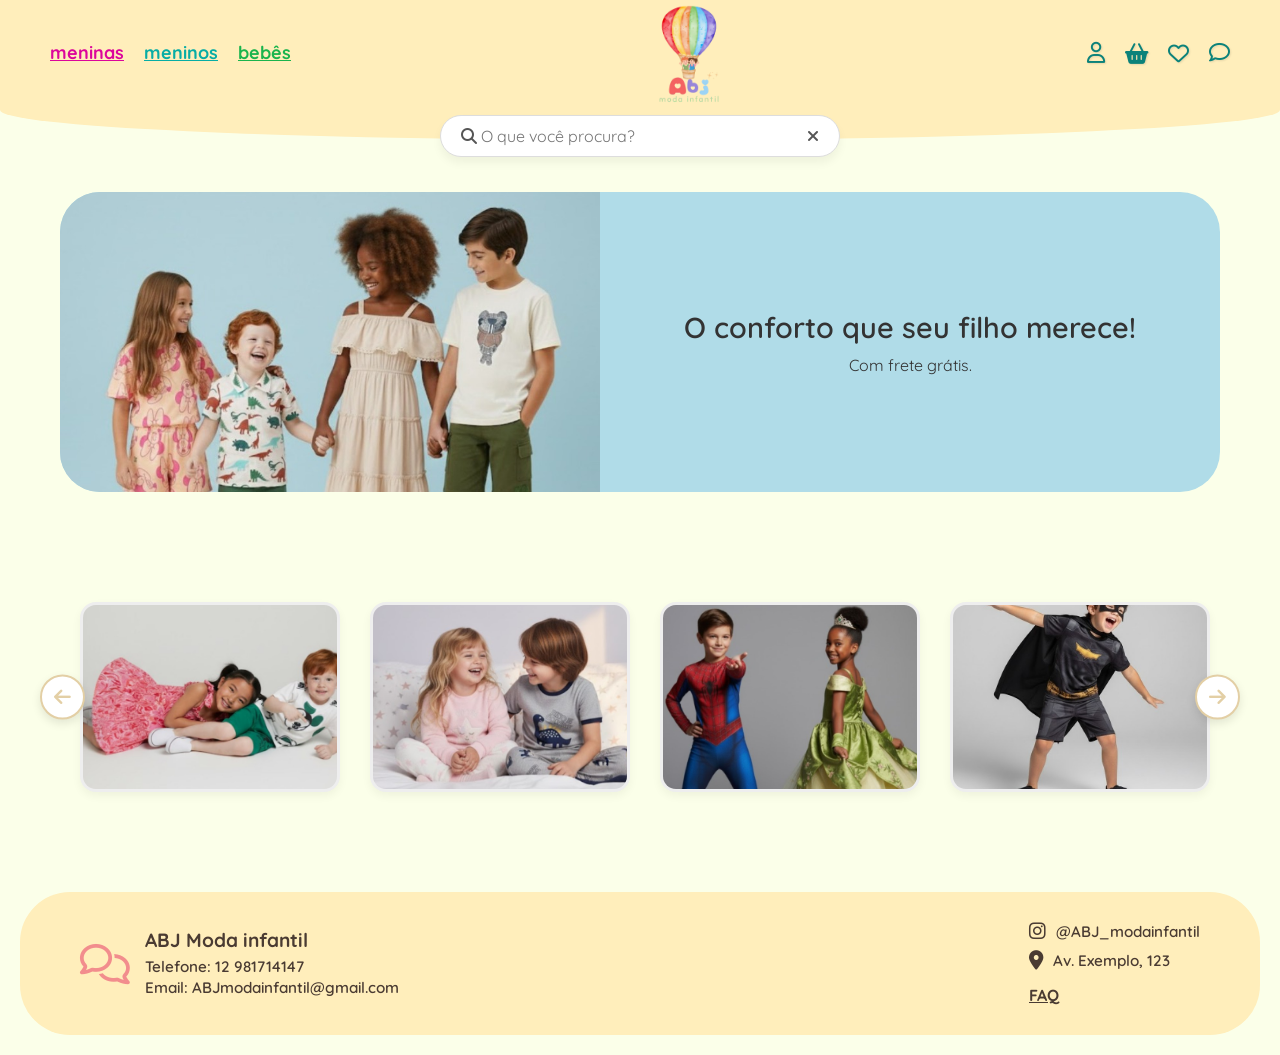
==== index.html @ e8958859 "atualizações" ====
<!DOCTYPE html>
<html lang="pt-br">
<head>
    <meta charset="UTF-8">
    <meta name="viewport" content="width=device-width, initial-scale=1.0">
    <title>ABJ - Moda Infantil</title>    
    <link rel="stylesheet" href="https://cdnjs.cloudflare.com/ajax/libs/font-awesome/6.4.0/css/all.min.css">
    <link href="https://fonts.googleapis.com/css2?family=Quicksand:wght@400;600;700&display=swap" rel="stylesheet">
    <link rel="stylesheet" href="style.css">
</head>

<body>

    <header>
            <div class="nav-container">
            <nav class="menu-links" >
               <a href="#" class="menu-links-meninas" >meninas</a>
               <a href="#" class="menu-links-meninos" >meninos</a>
               <a href="#" class="menu-links-bebes" >bebês</a>
                
            </nav>

            <a href="index.html" class="logo">
                <img src="img/logoabj.webp" alt="Balão Logo">
            </a>

            <div class="user-actions">
                <a href="login.html" title="Entrar ou Cadastrar"><i class="fa-regular fa-user"></i></a>
                <div onclick="toggleCart()">
                    <i class="fa-solid fa-basket-shopping"></i>
                    <span id="cart-count" class="cart-badge">0</span>
            </div>

                <div onclick="toggleFavoritos()" title="Meus Favoritos">
                    <i class="fa-regular fa-heart"></i>
                </div>

                <a href="#contato" title="Chat">
                    <i class="fa-regular fa-comment"></i>
                </a>
            </div>
        </div>
    </header>

    <div class="search-container">
        <form class="search-box" id="searchForm">
            <i class="fa-solid fa-magnifying-glass" onclick="executarBusca()"></i>
            <input type="text" id="searchInput" placeholder="O que você procura?">
            <i class="fa-solid fa-xmark" onclick="limparBusca()"></i>
        </form>
    </div>

    <main>
        <section class="hero-banner">
            <div class="hero-image"><img src="img/quatrokids.webp" alt="Crianças felizes"></div>
            <div class="hero-text">
                <h2>O conforto que seu filho merece!</h2>
                <p>Com frete grátis.</p>
            </div>
        </section>

        <section class="carousel-section">
            <button class="nav-arrow prev" onclick="moverCarrossel(-1)"><i class="fa-solid fa-arrow-left"></i></button>
            <div class="carousel-track" id="track">
                <div class="card"><img src="img/duaskids.webp" alt="Destaque"></div>
                <div class="card"><img src="img/pij-duaskids.webp" alt="Pijamas"></div>
                <div class="card"><img src="img/fant_duaskid.webp" alt="Fantasias"></div>
                <div class="card"><img src="img/fant_batman.webp" alt="Acessórios"></div>
                <div class="card"><img src="img/fant_wood.webp" alt="Kids"></div>
            </div>
            <button class="nav-arrow next" onclick="moverCarrossel(1)"><i class="fa-solid fa-arrow-right"></i></button>
        </section>

       
    </main>

    <footer id="contato" class="footer-custom">
        <div class="footer-container-custom">
            <div class="footer-section">
                <div class="footer-brand">
                    <i class="fa-regular fa-comments chat-icon"></i>
                    <div class="brand-info">
                        <h3>ABJ Moda infantil</h3>
                        <p>Telefone: 12 981714147</p>
                        <p>Email: ABJmodainfantil@gmail.com</p>
                    </div>
                </div>
            </div>
            <div class="footer-section">
                <div class="footer-links-social">
                    <div class="social-item"><i class="fa-brands fa-instagram"></i><span>@ABJ_modainfantil</span></div>
                    <div class="social-item"><i class="fa-solid fa-location-dot"></i><span>Av. Exemplo, 123</span></div>
                    <a href="#" class="faq-link">FAQ</a>
                </div>
            </div>
        </div>
    </footer>

    <div id="side-cart" class="cart-container">
        <div class="cart-header">
            <h3>Meu Carrinho</h3>
            <button onclick="fecharTudo()" class="close-btn">&times;</button>
        </div>
        <div class="cart-items" id="cart-items-list"></div>
        <div class="cart-footer">
            <div class="cart-total"><span>Total:</span><span id="cart-total-value">R$ 0,00</span></div>
            <button class="checkout-btn">Finalizar Compra</button>
        </div>
    </div>

    <div id="favoritos-container" class="fav-container">
        <div class="fav-header">
            <div class="fav-header-title">
                <h3>Favoritos</h3>
            </div>
            <button class="close-btn" onclick="fecharTudo()">&times;</button>
        </div>
        <div class="fav-content">
            <div id="lista-favoritos" class="fav-items">
                <p>Sua lista está vazia.</p>
            </div>
        </div>
        <div class="fav-footer">
            <button class="btn-fav-carrinho" onclick="adicionarFavoritosAoCarrinho()">
              Adicionar ao carrinho
            </button>
        </div>
    </div>

    <div id="overlay" onclick="fecharTudo()"></div>

    <script src="Carrinho.js"></script>
    <script src="favoritos.js"></script>
    <script src="loja.js"></script>

    <script>
        function fecharTudo() {
            document.getElementById('side-cart')?.classList.remove('open');
            document.getElementById('favoritos-container')?.classList.remove('open');
            document.getElementById('overlay')?.classList.remove('active');
        }
    </script>
</body>
</html>
---- style.css ----
/* ============================================================
    1. RESET, FONTES E VARIÁVEIS BASE
    ============================================================ */
    * {
        margin: 0;
        padding: 0;
        box-sizing: border-box;
        font-family: 'Quicksand', sans-serif;
    }

    html {
        scroll-behavior: smoosh;
    }

    :root {
        --amarelo-header: #ffeebb;
        --azul-banner: #b0dce8;
        --texto-marrom: #4a3b32;
        --rosa-glow: rgba(255, 105, 180, 0.7);
        --cor-seta: #e3cfa5;
    }



    body {
        font-family: 'Quicksand', sans-serif;
        background-color: #f8ffd685; /* Escolhi o amarelado que combina com seu header, mas você pode trocar por #f9f9f9 se preferir o cinza */
        color: var(--texto-marrom);
        overflow-x: hidden;
    }
    p {
        text-decoration: none;
    }

    /* ============================================================
    2. CABEÇALHO (Header, Menu e Logo)
    ============================================================ */
    header {
        background-color: var(--amarelo-header);
        padding: 05px 50px 40px 50px;
        border-bottom-left-radius: 50% 30px;
        border-bottom-right-radius: 50% 30px;
        position: relative;
        z-index: 10;
    }

    .nav-container {
        max-width: 1200px;
        margin: 0 auto;
        display: flex;
        justify-content: space-between;
        align-items: center;
    }

    .menu-links {
        display: flex;
        gap: 20px;
        font-weight: bold; 
        font-size: 18px;
    }

    .menu-links-meninas{
        color: #dc059b;
    }

      .menu-links-meninos{
        color: #07ada5;
    }

      .menu-links-bebes{
        color: #1ab44d;
    }

    a {
    transition: opacity 0.3s; /* Deixa a mudança suave */
    }

    a:hover {
    opacity: 0.5; /* O link fica levemente transparente, dando o efeito de feedback */
    transform: scale(1.1);
    }

    .logo {
        display: flex;
        flex-direction: column;
        align-items: center;
        text-decoration: none;
    }

    .logo img {
        width: 100px;
        height: auto;
        margin-bottom: -5px;
        object-fit: contain;
        display: block;    
    }

    .logo span {
        font-size: 0.8rem;
        font-weight: bold;
        color: #ff69b4;
    }

    /* ============================================================
    3. ÍCONES E AÇÕES DO USUÁRIO (Topo Direita)
    ============================================================ */
    .user-actions {
        display: flex;
        gap: 20px;
        align-items: center;
        font-size: 1.3rem;
    }

    .user-actions a {
        color: #0b827a ;
        text-decoration: none;
        transition: transform 0.2s;
        text-shadow: 1px 1px 2px rgba(0, 0, 0, 0.1);
        display: inline-flex;
        align-items: center;
    }

    .user-actions a:hover {
        transform: scale(1.1);
    }

    .user-actions i:not(a i) {
        color: #0b827a;
        cursor: pointer;
        text-shadow: 1px 1px 2px rgba(0, 0, 0, 0.1);
        transition: transform 0.2s;
    }

    .user-actions i:hover {
        transform: scale(1.1);
    }
            
            .fav-item {
                display: flex;
                align-items: center;
                justify-content: space-between;
                padding: 15px;
                border-bottom: 1px solid #eee;
            }

            .fav-info { display: flex; align-items: center; gap: 15px; }
            .fav-info img { width: 70px; height: 70px; border-radius: 10px; object-fit: cover; }
            
            .btn-carrinho {
                background-color: #28a745;
                color: white;
                border: none;
                padding: 10px 15px;
                border-radius: 8px;
                cursor: pointer;
                font-weight: bold;
                transition: 0.3s;
            }
            .btn-carrinho:hover { background-color: #218838; }

            .btn-remover { color: #ff4d4d; cursor: pointer; font-size: 1.2rem; margin-left: 15px; }
            
            .voltar { display: block; text-align: center; margin-top: 20px; text-decoration: none; color: #888; }
    /* ============================================================
    4. BARRA DE PESQUISA (Search Box)
    ============================================================ */
    .search-container {
        display: flex;
        justify-content: center;
        margin-top: -25px;
        z-index: 30;
        position: relative;
    }

    .search-box {
        background: white;
        border: 1px solid #ddd;
        border-radius: 50px;
        padding: 10px 20px;
        width: 400px;
        display: flex;
        justify-content: space-between;
        align-items: center;
        box-shadow: 0 6px 10px rgba(0, 0, 0, 0.05);
    }

    .search-box input {
        border: none;
        outline: none;
        width: 90%;
        font-size: 1rem;
    }

    .search-box i {
        color: #555;
        cursor: pointer;
    }

    /* ============================================================
    5. BANNER PRINCIPAL (Hero Section)
    ============================================================ */
    main {
        max-width: 1200px;
        margin: 35px auto;
        padding: 0 20px;
    }

    .hero-banner {
        background-color: var(--azul-banner);
        border-radius: 40px;
        display: flex;
        align-items: center;
        justify-content: space-between;
        overflow: hidden;
        height: 300px;
        margin-bottom: 60px;
    }

    .hero-image {
        flex: 1;
        height: 100%;
        display: flex;
        align-items: flex-end;
    }

    .hero-image img {
        width: 100%;
        height: 100%;
        object-fit: cover;
        object-position: top center;
    }

    .hero-text {
        flex: 1;
        padding: 40px;
        text-align: center;
        color: #333;
    }

    .hero-text h2 {
        font-size: 1.8rem;
        margin-bottom: 10px;
        font-weight: 600;
    }

    /* ============================================================
    6. CARROSSEL E CARDS DE PRODUTOS (Efeito Brilho Rosa)
    ============================================================ */
    .carousel-section {
        position: relative;
        padding: 10px 0;
    }

    .carousel-track {
        display: flex;
        gap: 30px;
        overflow-x: auto;
        padding: 40px 20px;
        scrollbar-width: none;
        scroll-behavior: smooth;
    }

    .carousel-track::-webkit-scrollbar {
        display: none;
    }

    .card {
        min-width: 260px;
        height: 190px;
        border-radius: 16px;
        overflow: hidden;
        position: relative;
        cursor: pointer;
        background: #eee;
        border: 3px solid transparent;
        box-shadow: 0 4px 10px rgba(0, 0, 0, 0.05);
        transition: all 0.4s cubic-bezier(0.25, 0.8, 0.25, 1);
    }

    .card img {
        width: 100%;
        height: 100%;
        object-fit: cover;
        transition: transform 0.5s ease;
    }

    .card:hover {
        transform: translateY(-8px);
        border-color: #ffb6c1;
        box-shadow: 0 15px 35px var(--rosa-glow),
            inset 0 0 15px rgba(255, 105, 180, 0.2);
    }

    .card:hover img {
        transform: scale(1.1);
    }

    .nav-arrow {
        position: absolute;
        top: 50%;
        transform: translateY(-50%);
        width: 45px;
        height: 45px;
        background: white;
        border: 2px solid var(--cor-seta);
        border-radius: 50%;
        display: flex;
        align-items: center;
        justify-content: center;
        color: var(--cor-seta);
        font-size: 1.2rem;
        cursor: pointer;
        box-shadow: 0 4px 10px rgba(0, 0, 0, 0.1);
        z-index: 5;
        transition: all 0.3s;
    }

    .nav-arrow:hover {
        background: var(--cor-seta);
        color: white;
    }

    .nav-arrow.prev {
        left: -20px;
    }

    .nav-arrow.next {
        right: -20px;
    }

    /* ============================================================
    7. TELAS DE LOGIN E CADASTRO (Botões de Troca/Toggle)
    ============================================================ */
    .cadastro-wrap {
        max-width: 400px;
        margin: 50px auto;
        text-align: center;
        background: white;
        padding: 40px;
        border-radius: 20px;
        box-shadow: 0 10px 40px rgba(0, 0, 0, 0.05);
        border: 1px solid #fcfcfc;
    }

    .cadastro-wrap h2 {
        margin-bottom: 20px;
        color: var(--texto-marrom);
    }

    .input-group {
        margin-bottom: 15px;
        text-align: left;
    }

    .input-group label {
        display: block;
        margin-bottom: 5px;
        font-size: 0.9rem;
        font-weight: bold;
        color: #888;
    }

    .input-group input {
        width: 100%;
        padding: 12px;
        border: 2px solid #eee;
        border-radius: 10px;
        outline: none;
    }

    .input-group input:focus {
        border-color: var(--amarelo-header);
    }

    .btn-submit {
        width: 100%;
        padding: 15px;
        border: none;
        border-radius: 50px;
        background: var(--azul-banner);
        font-weight: bold;
        color: #333;
        cursor: pointer;
        margin-top: 10px;
        transition: transform 0.2s;
    }

    .btn-submit:hover {
        transform: translateY(-2px);
        box-shadow: 0 5px 15px rgba(176, 220, 232, 0.8);
    }

    .toggle-buttons {
        display: flex !important;
        justify-content: center !important;
        gap: 20px !important;
        margin-bottom: 30px !important;
        background: transparent !important;
        padding: 0 !important;
        border: none !important;
        box-shadow: none !important;
        width: 100% !important;
    }

    .toggle-btn {
        flex: 1 !important;
        max-width: 160px !important;
        padding: 12px 15px !important;
        border: none !important;
        background-color: #f2f2f2 !important;
        color: #999 !important;
        font-weight: 700 !important;
        font-size: 1rem !important;
        border-radius: 50px !important;
        cursor: pointer !important;
        transition: all 0.3s ease !important;
        display: inline-flex !important;
        align-items: center !important;
        justify-content: center !important;
    }

    .toggle-btn.active {
        background-color: var(--azul-banner) !important;
        color: #333 !important;
        box-shadow: 0 4px 12px rgba(176, 220, 232, 0.5) !important;
    }

    .toggle-btn:hover:not(.active) {
        background-color: #dceef3 !important;
        transform: translateY(-2px) !important;
        color: #003747 !important;
    }

    .toggle-btn.active:hover {
        filter: brightness(0.95) !important;
        transform: translateY(-2px) !important;
        box-shadow: 0 6px 15px rgba(188, 211, 217, 0.6) !important;
    }

    .form-section {
        display: none;
        animation: fadeIn 0.5s;
    }

    .form-section.active {
        display: block;
    }

    @keyframes fadeIn {
        from {
            opacity: 0;
            transform: translateY(10px);
        }

        to {
            opacity: 1;
            transform: translateY(0);
        }
    }

    .login-box {
        max-width: 400px;
        margin: 80px auto;
        background: #ffffff;
        padding: 40px;
        border-radius: 8px;
        box-shadow: 0 10px 30px rgba(0, 0, 0, 0.08);
        text-align: center;
    }

    .login-box h2 {
        color: var(--texto-marrom);
        margin-bottom: 30px;
        font-size: 1.5rem;
    }

    .login-input {
        width: 100%;
        padding: 15px;
        margin-bottom: 15px;
        background-color: #f2f2f2;
        border: 2px solid transparent;
        border-radius: 5px;
        font-size: 1rem;
        outline: none;
        transition: all 0.3s;
        color: #555;
    }

    .login-input:focus {
        border-color: var(--azul-banner);
        background-color: #fff;
    }

    .btn-login {
        width: 100%;
        padding: 15px;
        background-color: var(--azul-banner);
        color: #333;
        font-weight: 700;
        border: none;
        border-radius: 5px;
        font-size: 1.1rem;
        cursor: pointer;
        transition: background 0.3s, transform 0.2s;
    }

    .btn-login:hover {
        background-color: #9ad0e0;
        transform: translateY(-2px);
    }

    .create-account-link {
        margin-top: 25px;
        font-size: 0.9rem;
        color: #888;
    }

    .create-account-link a {
        color: #4a3b32;
        font-weight: 700;
        text-decoration: none;
    }

    .create-account-link a:hover {
        text-decoration: underline;
        color: #074a46;
    }

    .login-type-group {
        display: flex;
        justify-content: center;
        gap: 20px;
        margin-bottom: 20px;
    }

    .radio-label {
        font-size: 0.95rem;
        color: #666;
        cursor: pointer;
        display: flex;
        align-items: center;
        gap: 5px;
        font-weight: 600;
    }

    .radio-label input {
        accent-color: var(--azul-banner);
        transform: scale(1.2);
        cursor: pointer;
    }

    .create-account-link span {
        display: block;
        margin-top: 5px;
        font-size: 0.8rem;
        color: #aaa;
    }

    /* ============================================================
    8. CARRINHO LATERAL (Side Cart)
    ============================================================ */
    .cart-container {
        position: fixed;
        top: 0;
        right: -450px;
        width: 380px;
        height: 100%;
        background: #fff;
        box-shadow: -5px 0 15px rgba(0, 0, 0, 0.1);
        transition: 0.4s cubic-bezier(0.25, 0.46, 0.45, 0.94);
        z-index: 2000;
        display: flex;
        flex-direction: column;
    }

    .cart-container.open {
        right: 0;
    }

    .cart-header {
        padding: 25px;
        background-color: var(--azul-banner);
        display: flex;
        justify-content: space-between;
        align-items: center;
        color: #333;
    }

    .cart-header h3 {
        font-weight: 700;
        font-size: 1.2rem;
    }

    .close-btn {
        background: none;
        border: none;
        font-size: 1.8rem;
        color: #333;
        cursor: pointer;
        line-height: 1;
    }

    .cart-items {
        flex-grow: 1;
        padding: 20px;
        overflow-y: auto;
        display: flex;
        flex-direction: column;
    }

    .cart-item-single {
        display: flex;
        justify-content: space-between;
        align-items: center;
        width: 100%;
        margin-bottom: 15px;
        border-bottom: 1px solid #eee;
        padding-bottom: 10px;
        animation: fadeInItem 0.3s ease;
    }

    @keyframes fadeInItem {
        from {
            opacity: 0;
            transform: translateX(20px);
        }

        to {
            opacity: 1;
            transform: translateX(0);
        }
    }

    .cart-footer {
        padding: 25px;
        border-top: 1px solid #eee;
        background: #fdfdfd;
    }

    .cart-total {
        display: flex;
        justify-content: space-between;
        margin-bottom: 15px;
        font-weight: 700;
        font-size: 1.1rem;
    }

    .checkout-btn {
        width: 100%;
        padding: 15px;
        background-color: var(--amarelo-header);
        border: none;
        border-radius: 50px;
        font-weight: bold;
        color: var(--texto-marrom);
        cursor: pointer;
        font-size: 1rem;
        transition: 0.2s;
    }

    .checkout-btn:hover {
        filter: brightness(0.9);
        transform: scale(1.02);
    }

    #overlay {
        display: none;
        position: fixed;
        top: 0;
        left: 0;
        width: 100%;
        height: 100%;
        background: rgba(0, 0, 0, 0.4);
        z-index: 1999;
        backdrop-filter: blur(2px);
    }

    #overlay.active {
        display: block;
    }

    .cart-badge {
        position: absolute;
        top: -10px;
        right: -10px;
        background-color: #ff69b4;
        color: white;
        font-size: 0.7rem;
        font-weight: bold;
        border-radius: 50%;
        padding: 2px 6px;
        border: 2px solid white;
        display: none;
    }

    .toast-notificacao {
        position: fixed;
        bottom: 20px;
        left: 50%;
        transform: translateX(-50%);
        background-color: #333;
        color: white;
        padding: 12px 25px;
        border-radius: 30px;
        font-size: 0.9rem;
        z-index: 3000;
        opacity: 0;
        transition: 0.3s;
        pointer-events: none;
    }

    .toast-notificacao.show {
        opacity: 1;
        bottom: 40px;
    }

    /* ============================================================
    9. RODAPÉ PERSONALIZADO (Footer)
    ============================================================ */
    .footer-custom {
        background-color: var(--amarelo-header);
        margin: 50px 20px 20px 20px;
        border-radius: 50px;
        padding: 30px 60px;
        font-family: 'Quicksand', sans-serif;
        scroll-margin-top: 30px;
    }

    .footer-container-custom {
        max-width: 1200px;
        margin: 0 auto;
        display: flex;
        justify-content: space-between;
        align-items: center;
        flex-wrap: wrap;
        gap: 20px;
    }

    .footer-brand {
        display: flex;
        align-items: center;
        gap: 15px;
    }

    .chat-icon {
        font-size: 2.5rem;
        color: #f28d8d;
    }

    .brand-info h3 {
        font-size: 1.2rem;
        font-weight: 700;
        margin-bottom: 5px;
    }

    .brand-info p {
        font-size: 0.95rem;
        margin: 2px 0;
        font-weight: 600;
    }

    .footer-links-social {
        display: flex;
        flex-direction: column;
        gap: 10px;
    }

    .social-item {
        display: flex;
        align-items: center;
        gap: 10px;
        font-weight: 600;
        font-size: 0.95rem;
    }

    .social-item i {
        font-size: 1.2rem;
    }

    .faq-link {
        text-decoration: underline;
        color: inherit;
        font-weight: 700;
        margin-top: 5px;
        display: inline-block;
    }

    .product-card img {
        width: 100%;
        height: 250px;
        object-fit: contain;
        margin-bottom: 15px;
        border-radius: 15px;
    }

    /* ============================================================
    10. RESPONSIVIDADE (Mobile e Tablets)
    ============================================================ */
    @media (min-width: 769px) {
        .menu-links {
            position: static !important;
            display: flex !important;
            flex-direction: row !important;
            height: auto !important;
            width: auto !important;
            background: transparent !important;
            box-shadow: none !important;
            left: 0 !important;
            padding: 0 !important;
        }

        .menu-mobile-icon {
            display: none !important;
        }
    }

    @media (max-width: 768px) {
        .menu-mobile-icon {
            display: block !important;
            font-size: 1.8rem;
            cursor: pointer;
            color: var(--texto-marrom);
            z-index: 3001 !important;
            position: relative;
        }

        .menu-links {
            position: fixed;
            top: 0;
            left: -100%;
            width: 260px;
            height: 100vh;
            background-color: #ffffff !important;
            display: flex !important;
            flex-direction: column !important;
            padding: 100px 30px;
            transition: 0.4s ease-in-out;
            z-index: 3000 !important;
            box-shadow: 10px 0 30px rgba(0, 0, 0, 0.1);
        }

        .menu-links.active {
            left: 0 !important;
        }

        .menu-links a {
            color: var(--texto-marrom) !important;
            font-size: 1.2rem;
            font-weight: 700;
            text-decoration: none;
            border-bottom: 1px solid #f0f0f0;
            padding-bottom: 10px;
            display: block;
        }

        .logo img {
            width: 65px;
        }

        .user-actions i,
        .user-actions a i {
            color: var(--texto-marrom) !important;
        }

        .search-container {
            z-index: 20;
        }

        .search-box {
            width: 90% !important;
            margin: 0 auto;
        }

        .footer-container-custom {
            flex-direction: column;
            text-align: center;
        }

        .footer-brand {
            flex-direction: column;
        }

        .footer-custom {
            border-radius: 30px;
            padding: 30px 20px;
        }
    }

    /* ============================================================
    11. DETALHES DO PRODUTO (Tabelas de Medidas e Avaliações)
    ============================================================ */
    .produto-detalhes {
        max-width: 1200px;
        margin: 40px auto;
        padding: 20px;
    }

    .produto-container {
        display: flex;
        gap: 40px;
        flex-wrap: wrap;
    }

    .produto-galeria {
        flex: 1;
        min-width: 300px;
    }

    .foto-principal img {
        width: 100%;
        border-radius: 20px;
        box-shadow: 0 5px 15px rgba(0, 0, 0, 0.05);
    }

    .fotos-miniatura {
        display: flex;
        gap: 10px;
        margin-top: 15px;
    }

    .fotos-miniatura img {
        width: 80px;
        height: 80px;
        object-fit: cover;
        border-radius: 10px;
        cursor: pointer;
        border: 2px solid transparent;
    }

    .fotos-miniatura img:hover {
        border-color: var(--azul-banner);
    }

    .tabela-medidas {
        margin: 25px 0;
        background: #fdfdfd;
        padding: 15px;
        border-radius: 15px;
        border: 1px solid #eee;
    }

    .tabela-medidas h3 {
        margin-bottom: 10px;
        font-size: 1rem;
        color: var(--texto-marrom);
    }

    .tabela-medidas table {
        width: 100%;
        border-collapse: collapse;
    }

    .tabela-medidas th,
    .tabela-medidas td {
        padding: 10px;
        text-align: left;
        border-bottom: 1px solid #eee;
    }

    .avaliacoes-secao {
        margin-top: 60px;
    }

    .avaliacao-card {
        background: #fff;
        padding: 20px;
        border-radius: 15px;
        margin-bottom: 15px;
        box-shadow: 0 4px 10px rgba(0, 0, 0, 0.03);
    }

    .estrelas {
        color: #ffcc00;
        margin-bottom: 5px;
    }

    @media (max-width: 768px) {
        .produto-container {
            flex-direction: column;
        }
    }

    /* ============================================================
    12. FAVORITOS LATERAL (Side Favorites)
    ============================================================ */
    .fav-container {
        position: fixed;
        top: 0;
        right: -450px;
        width: 380px;
        height: 100%;
        background: #fff;
        box-shadow: -5px 0 15px rgba(0, 0, 0, 0.1);
        transition: 0.4s cubic-bezier(0.25, 0.46, 0.45, 0.94);
        z-index: 3000;
        display: flex;
        flex-direction: column;
        border-top-left-radius: 30px;
    }

    .fav-container.open {
        right: 0;
    }

    .fav-header {
        padding: 25px;
        background-color: var(--amarelo-header);
        display: flex;
        justify-content: space-between;
        align-items: center;
        border-top-left-radius: 30px;
    }

    .fav-header-title {
        display: flex;
        align-items: center;
        gap: 10px;
        flex-grow: 1;
        justify-content: center;
    }

    .fav-header h3 {
        font-size: 1.3rem;
        font-weight: 700;
        color: #333;
    }

    .fav-content {
        flex-grow: 1;
        padding: 20px;
        overflow-y: auto;
    }

    .fav-select-all {
        display: flex;
        align-items: center;
        gap: 10px;
        margin-bottom: 20px;
        font-weight: 600;
        font-size: 1.1rem;
    }

    .fav-item-single {
        display: flex;
        gap: 15px;
        margin-bottom: 20px;
        align-items: center;
    }

    .fav-item-img {
        width: 80px;
        height: 100px;
        object-fit: cover;
        border-radius: 5px;
    }

    .fav-item-info h4 {
        font-size: 0.9rem;
        margin-bottom: 5px;
    }

    .fav-item-info p {
        font-size: 0.8rem;
        color: #666;
    }

    .fav-item-price {
        font-weight: bold;
        margin-left: auto;
    }

    .fav-footer {
        padding: 20px;
        text-align: center;
    }

    .btn-fav-carrinho {
        width: 100%;
        padding: 15px;
        background-color: var(--amarelo-header);
        border: none;
        border-radius: 30px;
        font-weight: bold;
        cursor: pointer;
        font-size: 1rem;
        transition: 0.3s;
    }

    .btn-fav-carrinho:hover {
        filter: brightness(0.9);
    }

    #overlay-favoritos {
        display: none;
        position: fixed;
        top: 0;
        left: 0;
        width: 100%;
        height: 100%;
        background: rgba(0, 0, 0, 0.4);
        z-index: 2999;
        backdrop-filter: blur(2px);
    }

    #overlay-favoritos.active {
        display: block;
    }

    /* ============================================================
    13. BOTÕES ESPECIAIS (Pílula e Centralização)
    ============================================================ */
    @import url('https://fonts.googleapis.com/css2?family=Quicksand:wght@700&display=swap');

    .container-central {
        display: flex;
        justify-content: center;
        align-items: center;
        width: 100%;
        margin: 40px 0;
    }

    .botao-pilula-simples {
        display: inline-flex;
        align-items: center;
        text-decoration: none !important;
        font-family: 'Quicksand', sans-serif;
        background-color: white;
        border-radius: 100px;
        overflow: hidden;
        height: 60px;
        min-width: 320px;
        box-shadow: 0 4px 15px rgba(0, 0, 0, 0.1);
        transition: all 0.3s ease;
        border: none;
        cursor: pointer;
    }

    .lado-branco-completo {
        display: flex;
        align-items: center;
        padding: 0 30px;
        background-color: white;
        height: 100%;
        width: 100%;
    }

    .lado-branco-completo i {
        color: #e94d76;
        font-size: 24px;
        margin-right: 18px;
    }

    .lado-branco-completo span {
        color: #333;
        font-size: 17px;
        font-weight: 700;
        text-transform: uppercase;
    }

    .botao-pilula-simples:hover {
        transform: translateY(-5px);
        box-shadow: 0 10px 30px rgba(233, 77, 118, 0.3);
    }

    /* ============================================================
    14. PAINEL DE ESTOQUE (Tabelas e Status)
    ============================================================ */
    .estoque-container {
        background-color: white;
        max-width: 15px;
        margin: 30px auto;
        padding: 30px;
        border-radius: 25px;
        box-shadow: 0px 10px 20px rgba(0, 0, 0, 0.05);
    }

    table {
        width: auto;
        border-collapse: collapse;
        margin-top: 15px;
        
    }

    th {
        background-color: #83cbfe89;
        color: #555;
        padding: 15px;
        text-align: left;
        border-bottom: 2px solid #eee;
    }

    td {
        padding: 8px;
        border-bottom: 1px solid #eee;
        color: #333;
    }

    tbody {
        background-color: rgba(247, 220, 224, 0.454);
    }

/* Fixa o tamanho da imagem */
    .tabela-estilizada img {
    width: 50px;       /* Tamanho pequeno de miniatura */
    height: 50px;
    object-fit: cover; /* Não distorce a imagem */
    border-radius: 5px;
}

/* Controla a coluna de descrição para não esticar */
    .tabela-estilizada td:nth-child(3) {
    max-width: 150px;         /* Limita a largura da descrição */
    white-space: nowrap;      /* Não deixa quebrar linha */
    overflow: hidden;         /* Esconde o que sobrar */
    text-overflow: ellipsis;  /* Adiciona "..." no final do texto longo */
}

/* Redução geral de espaçamento */
    .tabela-estilizada th, .tabela-estilizada td {
    padding: 10px 5px; /* Diminuímos o respiro lateral */
    font-size: 14px;    /* Uma fonte levemente menor ajuda em tabelas largas */
}
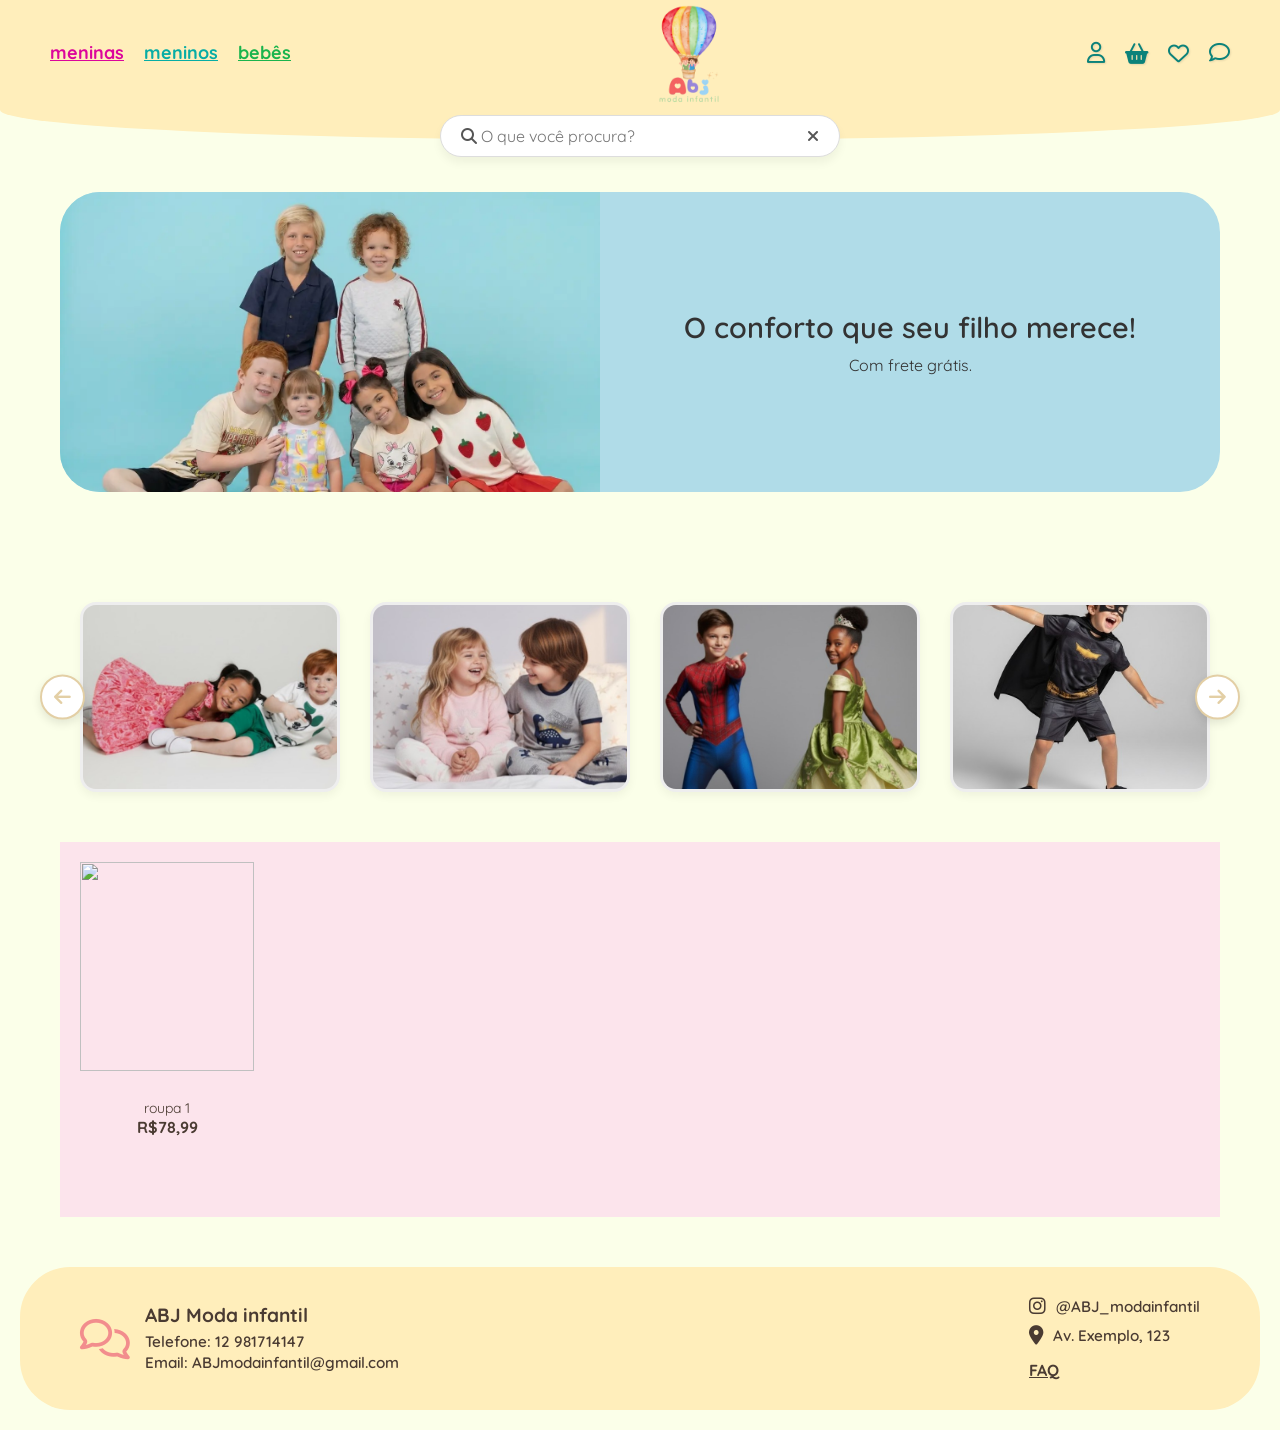
==== commit 26f4b74f: "atualizações" ====
--- a/index.html
+++ b/index.html
@@ -52,7 +52,7 @@
 
     <main>
         <section class="hero-banner">
-            <div class="hero-image"><img src="img/quatrokids.webp" alt="Crianças felizes"></div>
+            <div class="hero-image"><img src="img/criancasgeral.webp" alt="Crianças felizes"></div>
             <div class="hero-text">
                 <h2>O conforto que seu filho merece!</h2>
                 <p>Com frete grátis.</p>
@@ -71,6 +71,22 @@
             <button class="nav-arrow next" onclick="moverCarrossel(1)"><i class="fa-solid fa-arrow-right"></i></button>
         </section>
 
+        <section class="vitrine-meninas">
+  <div class="grid-container">
+    
+    <div class="produto-card">
+      <div class="foto-box">
+        <img src="menina-com-roupa.jpg" class="img-corpo">
+        <img src="roupa-no-cabide.jpg" class="img-cabide">
+      </div>
+      <div class="produto-detalhes">
+        <p class="nome">roupa 1</p>
+        <p class="preco">R$78,99</p>
+      </div>
+    </div>
+
+    </div>
+</section>
        
     </main>
 
--- a/style.css
+++ b/style.css
@@ -1202,22 +1202,95 @@
 
 /* Fixa o tamanho da imagem */
     .tabela-estilizada img {
-    width: 50px;       /* Tamanho pequeno de miniatura */
-    height: 50px;
+    width: 90px;       /* Tamanho pequeno de miniatura */
+    height: 9%;
     object-fit: cover; /* Não distorce a imagem */
     border-radius: 5px;
 }
 
-/* Controla a coluna de descrição para não esticar */
-    .tabela-estilizada td:nth-child(3) {
-    max-width: 150px;         /* Limita a largura da descrição */
-    white-space: nowrap;      /* Não deixa quebrar linha */
-    overflow: hidden;         /* Esconde o que sobrar */
-    text-overflow: ellipsis;  /* Adiciona "..." no final do texto longo */
+.excluir{
+    color: #b90e0e;
+    cursor: pointer;
+
 }
 
-/* Redução geral de espaçamento */
-    .tabela-estilizada th, .tabela-estilizada td {
-    padding: 10px 5px; /* Diminuímos o respiro lateral */
-    font-size: 14px;    /* Uma fonte levemente menor ajuda em tabelas largas */
-}+.excluir:hover{
+    color: #5f0707;
+    transform: translateY(-2px);
+}
+
+.alterar{
+    color: #2a61b3;
+    cursor: pointer;
+    margin-right: 15px;
+}
+
+.adicao{
+    background-color:#ffeebb ;
+    padding: 10px 10px; 
+    text-decoration: none; 
+    border-radius: 5px; 
+    font-weight: bold;
+    margin-left: 83%;   
+    align-items: center;     /* Centraliza verticalmente */
+    text-align: center;
+}
+
+.adicao a{
+    color: rgb(39, 29, 1); 
+
+
+}
+
+
+
+/* Container que segura tudo */
+.grid-container {
+  display: grid;
+  grid-template-columns: repeat(6, 1fr); /* Cria as 6 colunas iguais */
+  gap: 15px; /* Espaço entre as fotos */
+  padding: 20px;
+  background-color: #fce4ec; /* Esse rosinha do seu fundo */
+}
+
+/* Caixa da foto */
+.foto-box {
+  position: relative;
+  width: 100%;
+  aspect-ratio: 1 / 1.2; /* Mantém o formato retangular vertical */
+  overflow: hidden;
+}
+
+.foto-box img {
+  width: 100%;
+  height: 100%;
+  object-fit: cover; /* Garante que a foto preencha o espaço sem deformar */
+  transition: opacity 0.3s ease; /* Transição suave */
+}
+
+/* Imagem da peça sozinha começa invisível */
+.img-cabide {
+  position: absolute;
+  top: 0;
+  left: 0;
+  opacity: 0;
+}
+
+/* O PULO DO GATO: Quando o mouse passa no card... */
+.produto-card:hover .img-corpo {
+  opacity: 0; /* Esconde a menina */
+}
+
+.produto-card:hover .img-cabide {
+  opacity: 1; /* Mostra o cabide */
+}
+
+/* Textos embaixo da foto */
+.produto-detalhes {
+  text-align: center;
+  font-family: sans-serif;
+  margin-top: 8px;
+}
+
+.nome { font-size: 14px; margin: 0; }
+.preco { font-weight: bold; margin: 0; }
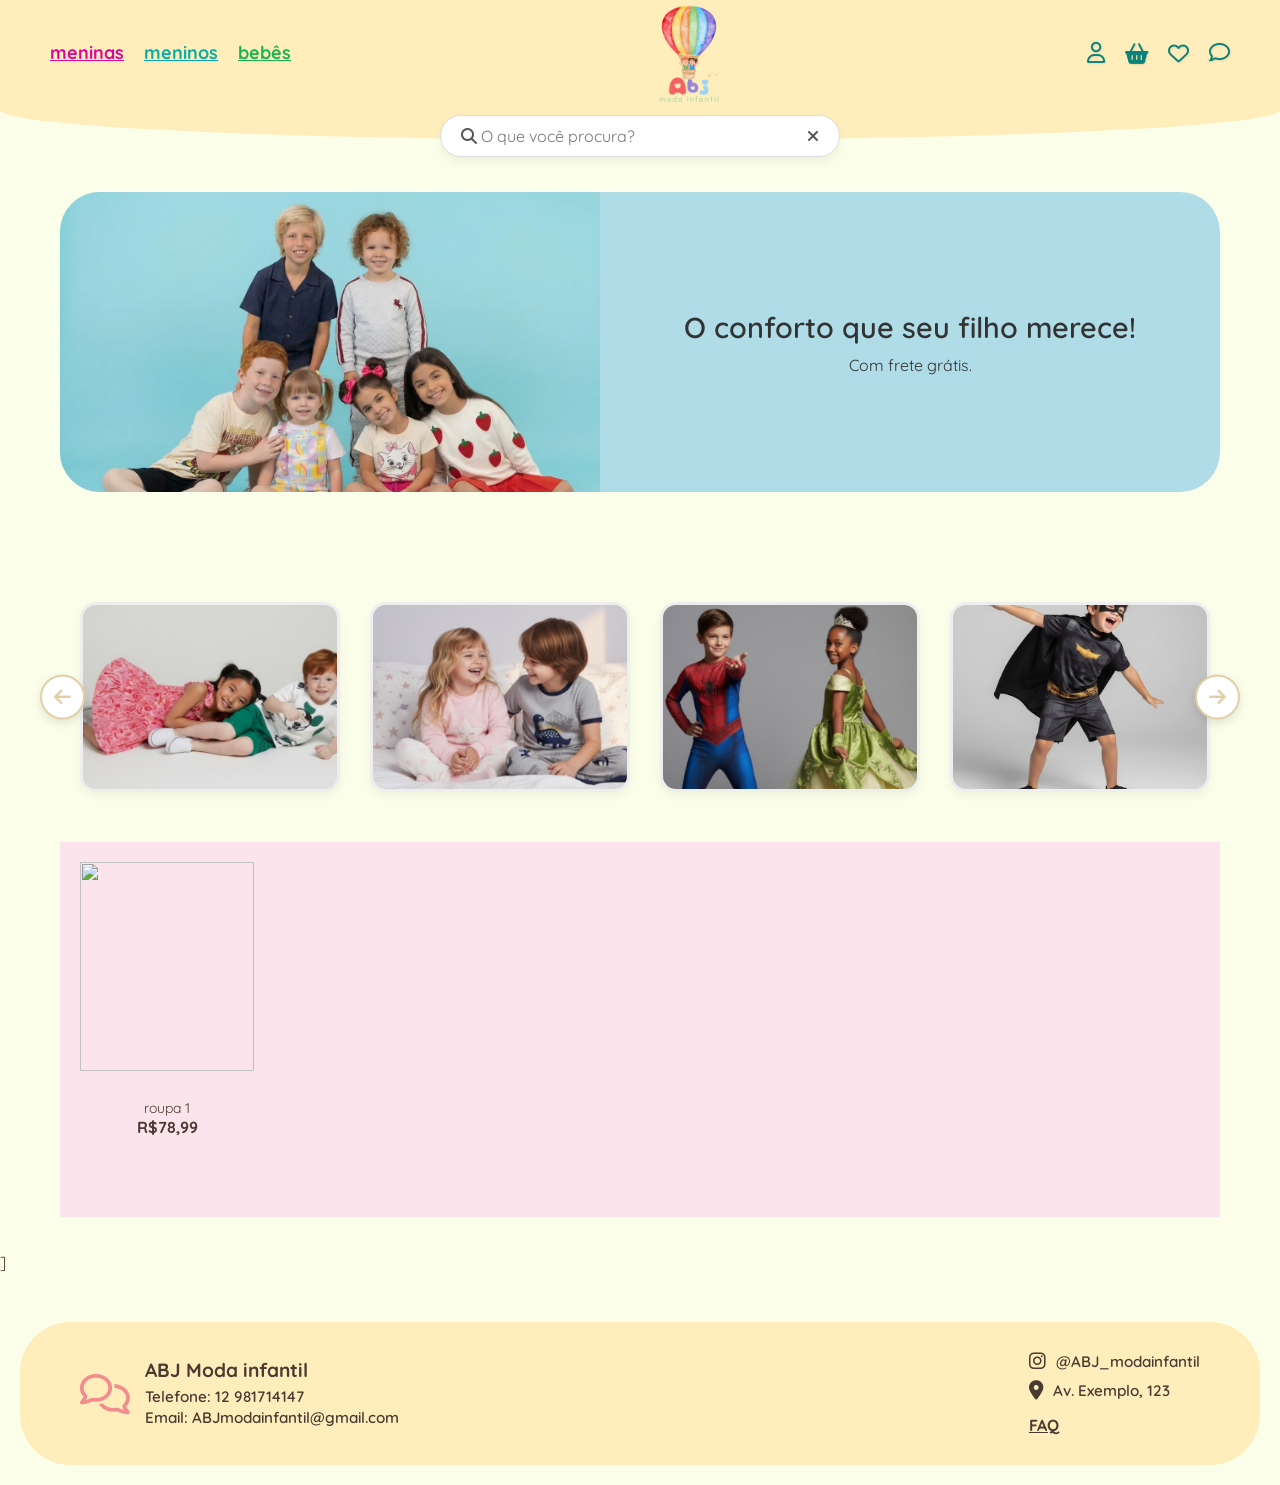
==== commit 216724d9: "commit teste" ====
--- a/index.html
+++ b/index.html
@@ -11,10 +11,11 @@
 
 <body>
 
+    <!-- header -->
     <header>
             <div class="nav-container">
             <nav class="menu-links" >
-               <a href="#" class="menu-links-meninas" >meninas</a>
+               <a href="#meninas" class="menu-links-meninas" >meninas</a>
                <a href="#" class="menu-links-meninos" >meninos</a>
                <a href="#" class="menu-links-bebes" >bebês</a>
                 
@@ -42,6 +43,7 @@
         </div>
     </header>
 
+    <!-- Busca -->
     <div class="search-container">
         <form class="search-box" id="searchForm">
             <i class="fa-solid fa-magnifying-glass" onclick="executarBusca()"></i>
@@ -51,6 +53,8 @@
     </div>
 
     <main>
+
+        <!-- Banner principal -->
         <section class="hero-banner">
             <div class="hero-image"><img src="img/criancasgeral.webp" alt="Crianças felizes"></div>
             <div class="hero-text">
@@ -59,6 +63,7 @@
             </div>
         </section>
 
+        <!-- Carrossel -->
         <section class="carousel-section">
             <button class="nav-arrow prev" onclick="moverCarrossel(-1)"><i class="fa-solid fa-arrow-left"></i></button>
             <div class="carousel-track" id="track">
@@ -71,10 +76,11 @@
             <button class="nav-arrow next" onclick="moverCarrossel(1)"><i class="fa-solid fa-arrow-right"></i></button>
         </section>
 
+        <!-- Vitrine Meninas -->
         <section class="vitrine-meninas">
   <div class="grid-container">
     
-    <div class="produto-card">
+    <div id="meninas" class="produto-card">
       <div class="foto-box">
         <img src="menina-com-roupa.jpg" class="img-corpo">
         <img src="roupa-no-cabide.jpg" class="img-cabide">
@@ -89,7 +95,9 @@
 </section>
        
     </main>
+]
 
+    <!-- Footer -->
     <footer id="contato" class="footer-custom">
         <div class="footer-container-custom">
             <div class="footer-section">
@@ -112,6 +120,9 @@
         </div>
     </footer>
 
+    
+
+    <!-- Carrinho -->
     <div id="side-cart" class="cart-container">
         <div class="cart-header">
             <h3>Meu Carrinho</h3>
@@ -124,6 +135,7 @@
         </div>
     </div>
 
+    <!-- Favoritos -->
     <div id="favoritos-container" class="fav-container">
         <div class="fav-header">
             <div class="fav-header-title">
@@ -145,6 +157,7 @@
 
     <div id="overlay" onclick="fecharTudo()"></div>
 
+    <!-- JS -->
     <script src="Carrinho.js"></script>
     <script src="favoritos.js"></script>
     <script src="loja.js"></script>
@@ -156,5 +169,6 @@
             document.getElementById('overlay')?.classList.remove('active');
         }
     </script>
+
 </body>
 </html>
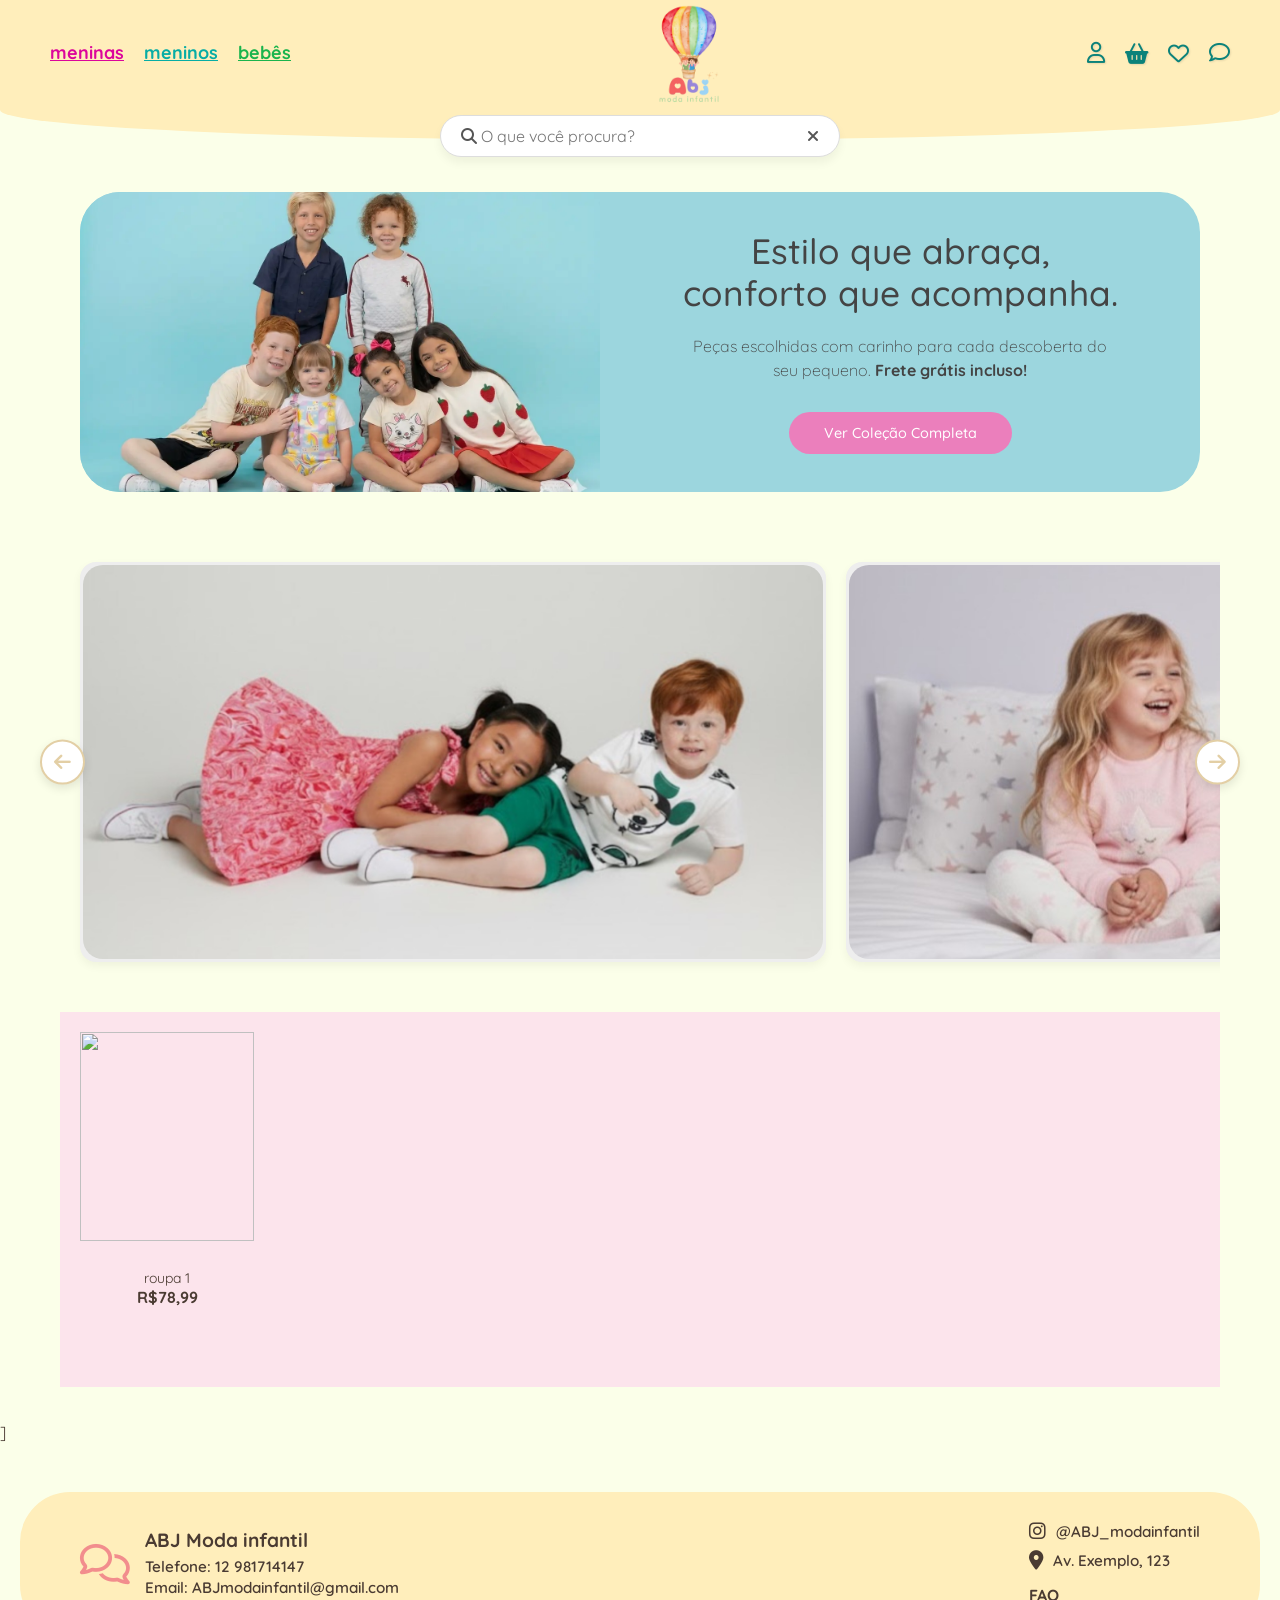
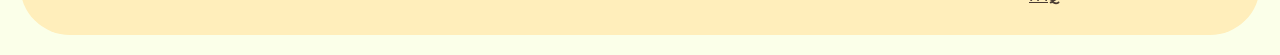
==== commit 2bf899fa: "bd + atualizações" ====
--- a/index.html
+++ b/index.html
@@ -55,15 +55,48 @@
     <main>
 
         <!-- Banner principal -->
-        <section class="hero-banner">
-            <div class="hero-image"><img src="img/criancasgeral.webp" alt="Crianças felizes"></div>
+    <section class="hero-banner">
+        <div class="hero-content">
+            <div class="hero-image">                
+                <img src="img/criancasgeral.webp" alt="Crianças felizes">
+            </div>
             <div class="hero-text">
-                <h2>O conforto que seu filho merece!</h2>
-                <p>Com frete grátis.</p>
-            </div>
-        </section>
+                <h2>Estilo que abraça,<br>conforto que acompanha.</h2>
+                <p>Peças escolhidas com carinho para cada descoberta do seu pequeno. <strong>Frete grátis incluso!</strong></p>
+                <a href="#" class="btn-banner">Ver Coleção Completa</a>
+            </div>
+        </div>
+    </section>
 
         <!-- Carrossel -->
+         <script>
+let index = 0;
+
+function moverCarrossel(direcao) {
+    const track = document.getElementById('track');
+    const cards = document.querySelectorAll('.card');
+    const totalCards = cards.length;
+    
+    // Calcula quantos cards cabem na tela (ex: se o container mostra 3 cards por vez)
+    const cardsVisiveis = Math.floor(track.offsetWidth / cards[0].offsetWidth);
+    const maxIndex = totalCards - cardsVisiveis;
+
+    index += direcao;
+
+    // Impede de ir além do início ou do fim
+    if (index < 0) {
+        index = 0;
+    } else if (index > maxIndex) {
+        index = maxIndex;
+    }
+
+    // Move o carrossel usando transform
+    const larguraCard = cards[0].offsetWidth + 20; // Largura + margem/gap
+    track.style.transform = `translateX(${-index * larguraCard}px)`;
+}
+</script>
+        
+
         <section class="carousel-section">
             <button class="nav-arrow prev" onclick="moverCarrossel(-1)"><i class="fa-solid fa-arrow-left"></i></button>
             <div class="carousel-track" id="track">
--- a/style.css
+++ b/style.css
@@ -1293,4 +1293,99 @@
 }
 
 .nome { font-size: 14px; margin: 0; }
-.preco { font-weight: bold; margin: 0; }+.preco { font-weight: bold; margin: 0; }
+
+
+/* Importando uma fonte mais delicada */
+@import url('https://fonts.googleapis.com/css2?family=Quicksand:wght@300;500&display=swap');
+
+.hero-banner {
+    background-color: #9cd6de; /* O azul claro do fundo */
+    border-radius: 40px; /* Bordas bem arredondadas como na imagem */
+    overflow: hidden;
+    display: flex;
+    align-items: center;
+    font-family: 'Quicksand', sans-serif;
+    margin: 20px;
+}
+
+.hero-content {
+    display: flex;
+    width: 100%;
+    align-items: center;
+}
+
+.hero-image {
+    flex: 1;
+    line-height: 0; /* Remove espaços indesejados embaixo da foto */
+}
+
+.hero-image img {
+    width: 100%;
+    height: auto;
+    display: block;
+}
+
+.hero-text {
+    flex: 1;
+    padding: 40px;
+    text-align: center; /* Centralizado como na imagem */
+    color: #444; /* Cinza suave */
+}
+
+.hero-text h2 {
+    font-size: 2.2rem; /* Tamanho equilibrado */
+    font-weight: 500;
+    line-height: 1.2;
+    margin-bottom: 20px;
+}
+
+.hero-text p {
+    font-size: 1rem;
+    font-weight: 300;
+    line-height: 1.5;
+    margin-bottom: 30px;
+    max-width: 80%; /* Para o texto não espalhar muito */
+    margin-left: auto;
+    margin-right: auto;
+}
+
+.btn-banner {
+    display: inline-block;
+    background-color: rgba(255, 105, 180, 0.801);
+    color: white;
+    padding: 12px 35px;
+    border-radius: 50px;
+    text-decoration: none;
+    font-weight: 500;
+    font-size: 0.9rem;
+    transition: transform 0.2s;
+}
+
+.btn-banner:hover {
+    background-color: rgba(255, 105, 180, 0.7);;
+    transform: scale(1.05);
+}
+
+
+
+.carousel-track {
+    display: flex;
+    gap: 20px;
+    align-items: center; /* Garante que os itens se alinhem ao centro */
+}
+
+.card {
+    min-width: 300px; /* Defina uma largura mínima para o card aparecer */
+    height: 400px;    /* Defina uma altura para o card */
+    flex-shrink: 0;   /* ISSO É IMPORTANTE: impede que o carrossel esmague a imagem */
+    position: relative;
+}
+
+.card img {
+    width: 100%;
+    height: 100%;
+    object-fit: cover; /* Faz a imagem preencher o card sem distorcer */
+    display: block;    /* Remove espaços fantasmas embaixo da imagem */
+    border-radius: 20px;
+}
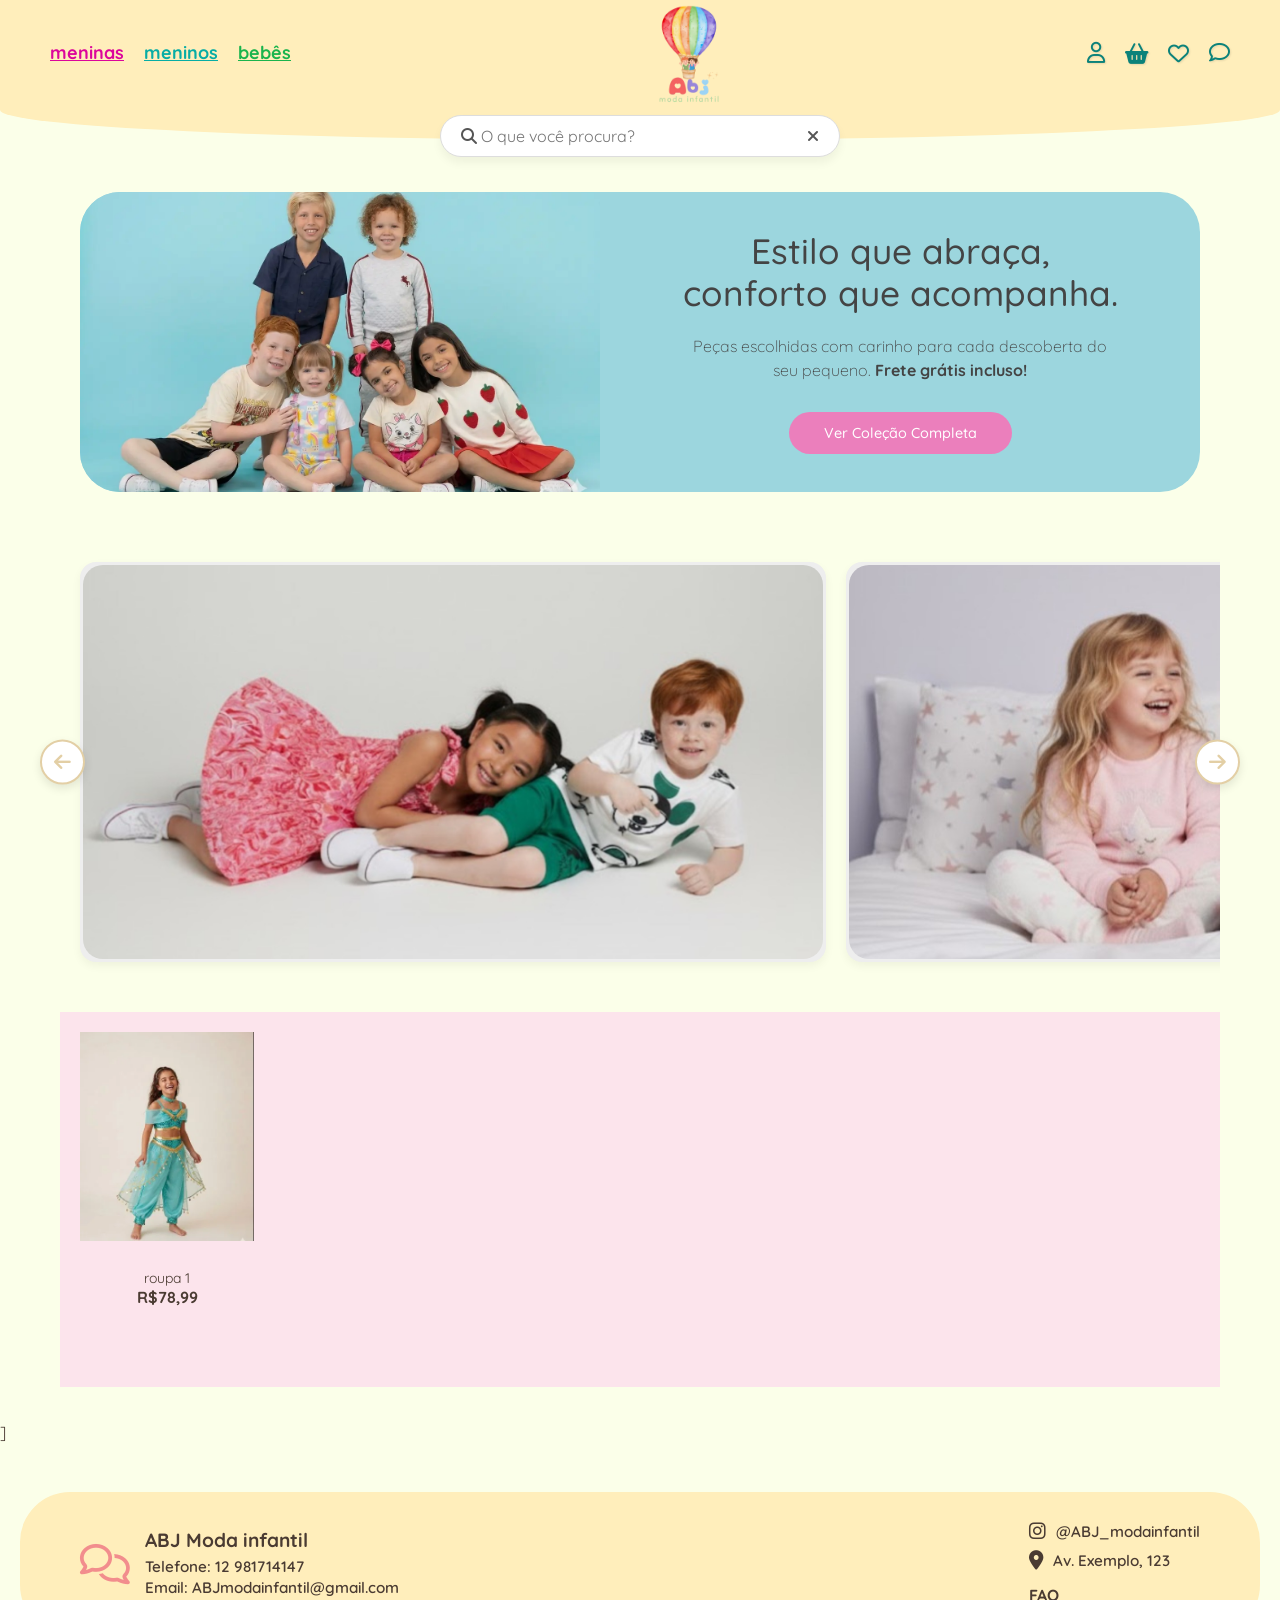
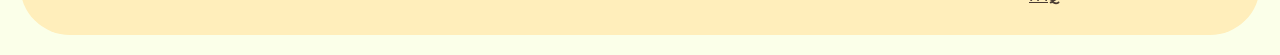
==== commit 395fce08: "atualização" ====
--- a/index.html
+++ b/index.html
@@ -69,7 +69,7 @@
     </section>
 
         <!-- Carrossel -->
-         <script>
+         <!-- <script>
 let index = 0;
 
 function moverCarrossel(direcao) {
@@ -94,7 +94,7 @@
     const larguraCard = cards[0].offsetWidth + 20; // Largura + margem/gap
     track.style.transform = `translateX(${-index * larguraCard}px)`;
 }
-</script>
+</script> -->
         
 
         <section class="carousel-section">
@@ -115,8 +115,8 @@
     
     <div id="meninas" class="produto-card">
       <div class="foto-box">
-        <img src="menina-com-roupa.jpg" class="img-corpo">
-        <img src="roupa-no-cabide.jpg" class="img-cabide">
+        <img src="img/0429cd341125d410714d3412601459ed_corpo.webp" class="img-corpo">
+        <img src="img/8614cc88a9e6f9a853d123b831c513cc.webp" class="img-cabide">
       </div>
       <div class="produto-detalhes">
         <p class="nome">roupa 1</p>
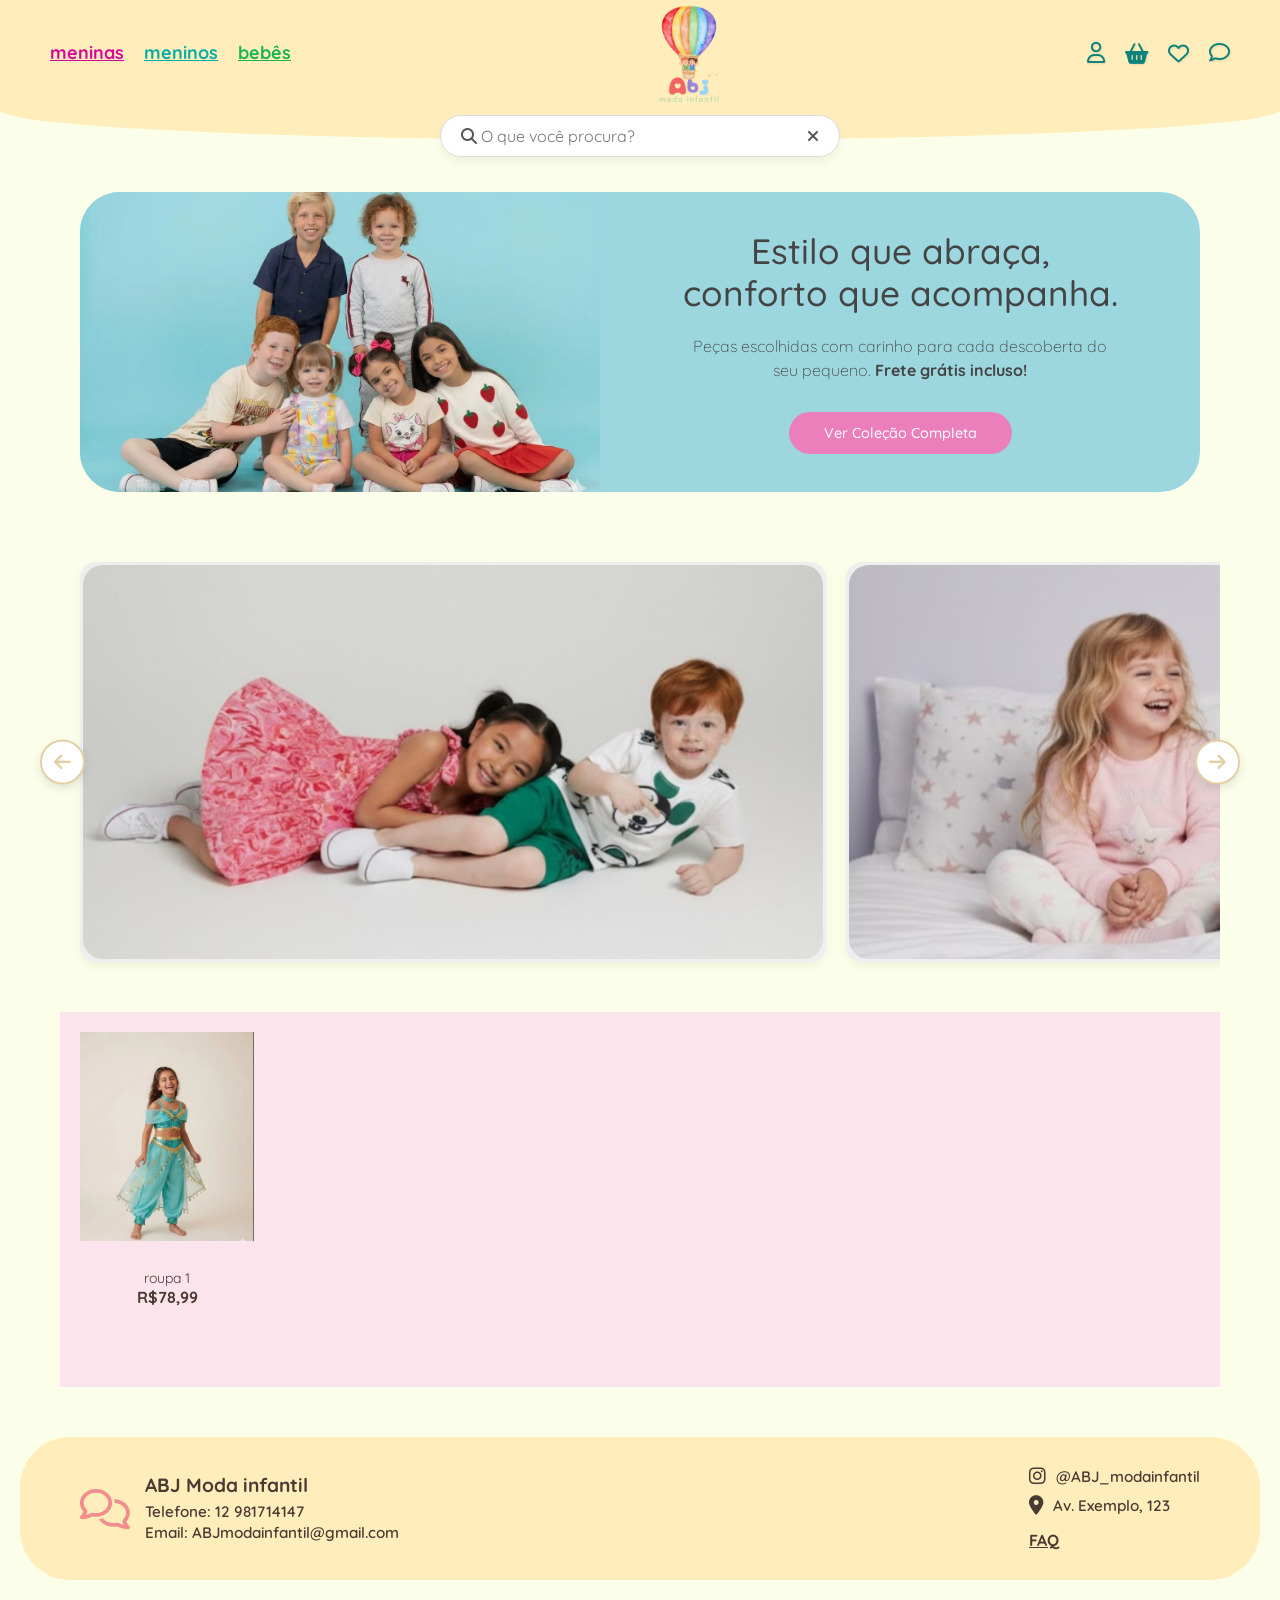
==== commit 251e73e6: "atualizações" ====
--- a/index.html
+++ b/index.html
@@ -1,24 +1,168 @@
 <!DOCTYPE html>
 <html lang="pt-br">
+
 <head>
     <meta charset="UTF-8">
     <meta name="viewport" content="width=device-width, initial-scale=1.0">
-    <title>ABJ - Moda Infantil</title>    
+    <title>ABJ - Moda Infantil</title>
     <link rel="stylesheet" href="https://cdnjs.cloudflare.com/ajax/libs/font-awesome/6.4.0/css/all.min.css">
     <link href="https://fonts.googleapis.com/css2?family=Quicksand:wght@400;600;700&display=swap" rel="stylesheet">
     <link rel="stylesheet" href="style.css">
+
+    <style>
+        /* ============================================================
+           MODAL DE FEEDBACK (Sucesso / Erro) — no design do site
+        ============================================================ */
+        #feedbackModal {
+            display: none;
+            position: fixed;
+            top: 0;
+            left: 0;
+            width: 100%;
+            height: 100%;
+            background: rgba(0, 0, 0, 0.55);
+            z-index: 999999;
+            justify-content: center;
+            align-items: center;
+            backdrop-filter: blur(3px);
+        }
+
+        #feedbackModal.aberto {
+            display: flex;
+        }
+
+        .feedback-box {
+            background: #fffff8;
+            border-radius: 28px;
+            padding: 40px 35px 30px;
+            max-width: 380px;
+            width: 90%;
+            text-align: center;
+            box-shadow: 0 16px 50px rgba(3, 92, 120, 0.15);
+            border: 3px solid rgba(131, 218, 242, 0.25);
+            font-family: 'Quicksand', sans-serif;
+            animation: feedbackEntrar 0.35s cubic-bezier(0.34, 1.56, 0.64, 1);
+        }
+
+        @keyframes feedbackEntrar {
+            from {
+                transform: scale(0.75);
+                opacity: 0;
+            }
+
+            to {
+                transform: scale(1);
+                opacity: 1;
+            }
+        }
+
+        .feedback-icone {
+            font-size: 3.2rem;
+            margin-bottom: 16px;
+            display: block;
+        }
+
+        .feedback-box h3 {
+            font-size: 1.3rem;
+            font-weight: 700;
+            margin-bottom: 10px;
+            color: #035c78;
+        }
+
+        .feedback-box p {
+            font-size: 0.95rem;
+            color: #666;
+            margin-bottom: 25px;
+            line-height: 1.5;
+        }
+
+        .feedback-box.sucesso .feedback-icone {
+            color: #1ab44d;
+        }
+
+        .feedback-box.sucesso h3 {
+            color: #1ab44d;
+        }
+
+        .feedback-box.erro .feedback-icone {
+            color: #e94d76;
+        }
+
+        .feedback-box.erro h3 {
+            color: #e94d76;
+        }
+
+        .btn-feedback-ok {
+            padding: 13px 45px;
+            border: none;
+            border-radius: 50px;
+            font-family: 'Quicksand', sans-serif;
+            font-weight: 700;
+            font-size: 1rem;
+            cursor: pointer;
+            transition: all 0.25s;
+            text-transform: uppercase;
+            letter-spacing: 0.5px;
+        }
+
+        .btn-feedback-ok.sucesso {
+            background: #1ab44d;
+            color: white;
+            box-shadow: 0 4px 14px rgba(26, 180, 77, 0.3);
+        }
+
+        .btn-feedback-ok.sucesso:hover {
+            background: #17a044;
+            transform: translateY(-2px);
+        }
+
+        .btn-feedback-ok.erro {
+            background: #e94d76;
+            color: white;
+            box-shadow: 0 4px 14px rgba(233, 77, 118, 0.3);
+        }
+
+        .btn-feedback-ok.erro:hover {
+            background: #dc059b;
+            transform: translateY(-2px);
+        }
+
+        /* Spinner de loading no botão */
+        .btn-submit.carregando {
+            opacity: 0.75;
+            pointer-events: none;
+        }
+
+        .btn-submit.carregando::after {
+            content: ' ⏳';
+        }
+
+        /* Erro inline nos inputs */
+        .input-group .erro-campo {
+            font-size: 0.78rem;
+            color: #e94d76;
+            margin-top: 4px;
+            display: none;
+        }
+
+        .input-group.invalido input {
+            border-color: #e94d76 !important;
+        }
+
+        .input-group.invalido .erro-campo {
+            display: block;
+        }
+    </style>
 </head>
 
 <body>
 
-    <!-- header -->
     <header>
-            <div class="nav-container">
-            <nav class="menu-links" >
-               <a href="#meninas" class="menu-links-meninas" >meninas</a>
-               <a href="#" class="menu-links-meninos" >meninos</a>
-               <a href="#" class="menu-links-bebes" >bebês</a>
-                
+        <div class="nav-container">
+            <nav class="menu-links">
+                <a href="#meninas" class="menu-links-meninas">meninas</a>
+                <a href="#" class="menu-links-meninos">meninos</a>
+                <a href="#" class="menu-links-bebes">bebês</a>
             </nav>
 
             <a href="index.html" class="logo">
@@ -26,11 +170,14 @@
             </a>
 
             <div class="user-actions">
-                <a href="login.html" title="Entrar ou Cadastrar"><i class="fa-regular fa-user"></i></a>
+                <a href="javascript:void(0)" onclick="openModal('login')" title="Entrar ou Cadastrar">
+                    <i class="fa-regular fa-user"></i>
+                </a>
+
                 <div onclick="toggleCart()">
                     <i class="fa-solid fa-basket-shopping"></i>
                     <span id="cart-count" class="cart-badge">0</span>
-            </div>
+                </div>
 
                 <div onclick="toggleFavoritos()" title="Meus Favoritos">
                     <i class="fa-regular fa-heart"></i>
@@ -43,7 +190,6 @@
         </div>
     </header>
 
-    <!-- Busca -->
     <div class="search-container">
         <form class="search-box" id="searchForm">
             <i class="fa-solid fa-magnifying-glass" onclick="executarBusca()"></i>
@@ -53,49 +199,19 @@
     </div>
 
     <main>
-
-        <!-- Banner principal -->
-    <section class="hero-banner">
-        <div class="hero-content">
-            <div class="hero-image">                
-                <img src="img/criancasgeral.webp" alt="Crianças felizes">
-            </div>
-            <div class="hero-text">
-                <h2>Estilo que abraça,<br>conforto que acompanha.</h2>
-                <p>Peças escolhidas com carinho para cada descoberta do seu pequeno. <strong>Frete grátis incluso!</strong></p>
-                <a href="#" class="btn-banner">Ver Coleção Completa</a>
-            </div>
-        </div>
-    </section>
-
-        <!-- Carrossel -->
-         <!-- <script>
-let index = 0;
-
-function moverCarrossel(direcao) {
-    const track = document.getElementById('track');
-    const cards = document.querySelectorAll('.card');
-    const totalCards = cards.length;
-    
-    // Calcula quantos cards cabem na tela (ex: se o container mostra 3 cards por vez)
-    const cardsVisiveis = Math.floor(track.offsetWidth / cards[0].offsetWidth);
-    const maxIndex = totalCards - cardsVisiveis;
-
-    index += direcao;
-
-    // Impede de ir além do início ou do fim
-    if (index < 0) {
-        index = 0;
-    } else if (index > maxIndex) {
-        index = maxIndex;
-    }
-
-    // Move o carrossel usando transform
-    const larguraCard = cards[0].offsetWidth + 20; // Largura + margem/gap
-    track.style.transform = `translateX(${-index * larguraCard}px)`;
-}
-</script> -->
-        
+        <section class="hero-banner">
+            <div class="hero-content">
+                <div class="hero-image">
+                    <img src="img/criancasgeral.webp" alt="Crianças felizes">
+                </div>
+                <div class="hero-text">
+                    <h2>Estilo que abraça,<br>conforto que acompanha.</h2>
+                    <p>Peças escolhidas com carinho para cada descoberta do seu pequeno. <strong>Frete grátis
+                            incluso!</strong></p>
+                    <a href="#" class="btn-banner">Ver Coleção Completa</a>
+                </div>
+            </div>
+        </section>
 
         <section class="carousel-section">
             <button class="nav-arrow prev" onclick="moverCarrossel(-1)"><i class="fa-solid fa-arrow-left"></i></button>
@@ -109,28 +225,22 @@
             <button class="nav-arrow next" onclick="moverCarrossel(1)"><i class="fa-solid fa-arrow-right"></i></button>
         </section>
 
-        <!-- Vitrine Meninas -->
         <section class="vitrine-meninas">
-  <div class="grid-container">
-    
-    <div id="meninas" class="produto-card">
-      <div class="foto-box">
-        <img src="img/0429cd341125d410714d3412601459ed_corpo.webp" class="img-corpo">
-        <img src="img/8614cc88a9e6f9a853d123b831c513cc.webp" class="img-cabide">
-      </div>
-      <div class="produto-detalhes">
-        <p class="nome">roupa 1</p>
-        <p class="preco">R$78,99</p>
-      </div>
-    </div>
-
-    </div>
-</section>
-       
+            <div class="grid-container">
+                <div id="meninas" class="produto-card">
+                    <div class="foto-box">
+                        <img src="img/0429cd341125d410714d3412601459ed_corpo.webp" class="img-corpo">
+                        <img src="img/8614cc88a9e6f9a853d123b831c513cc.webp" class="img-cabide">
+                    </div>
+                    <div class="produto-detalhes">
+                        <p class="nome">roupa 1</p>
+                        <p class="preco">R$78,99</p>
+                    </div>
+                </div>
+            </div>
+        </section>
     </main>
-]
-
-    <!-- Footer -->
+
     <footer id="contato" class="footer-custom">
         <div class="footer-container-custom">
             <div class="footer-section">
@@ -153,9 +263,98 @@
         </div>
     </footer>
 
-    
-
-    <!-- Carrinho -->
+    <!-- ========================================================
+         MODAL DE AUTH (Login / Cadastro)
+    ========================================================= -->
+    <div id="authModal" class="modal-overlay" style="display: none;">
+        <div class="modal-box">
+            <span class="close-modal" onclick="closeModal()">&times;</span>
+
+            <div class="auth-tabs">
+                <button id="tab-login" class="tab-btn active" onclick="switchAuthMode('login')">Acessar Conta</button>
+                <button id="tab-cadastro" class="tab-btn" onclick="switchAuthMode('cadastro')">Criar Conta</button>
+            </div>
+
+            <div class="user-type-toggle">
+                <button type="button" class="type-btn active" id="btn-tipo-cliente" onclick="setUserType('cliente')">Sou
+                    Cliente</button>
+                <button type="button" class="type-btn" id="btn-tipo-vendedor" onclick="setUserType('vendedor')">Sou
+                    Vendedor</button>
+            </div>
+
+            <!-- FORM DE LOGIN -->
+            <form id="form-login" class="auth-form" onsubmit="enviarLogin(event)">
+                <input type="hidden" name="tipo_usuario" class="input-tipo-usuario" value="cliente">
+
+                <div class="input-group" id="grp-login-email">
+                    <label>E-mail</label>
+                    <input type="email" name="email" id="login-email" placeholder="seu@email.com" required>
+                    <span class="erro-campo">Informe um e-mail válido.</span>
+                </div>
+                <div class="input-group" id="grp-login-senha">
+                    <label>Senha</label>
+                    <input type="password" name="senha" id="login-senha" placeholder="******" required>
+                    <span class="erro-campo">A senha é obrigatória.</span>
+                </div>
+                <button type="submit" class="btn-submit btn-cliente-color" id="btn-submit-login">ENTRAR COMO
+                    CLIENTE</button>
+            </form>
+
+            <!-- FORM DE CADASTRO -->
+            <form id="form-cadastro" class="auth-form" style="display: none;" onsubmit="enviarCadastro(event)">
+                <input type="hidden" name="tipo_form" class="input-tipo-usuario" value="cliente">
+
+                <div class="input-group" id="grp-cad-nome">
+                    <label>Nome Completo</label>
+                    <input type="text" name="nome" id="cad-nome" placeholder="Seu nome completo" required>
+                    <span class="erro-campo">Nome é obrigatório.</span>
+                </div>
+                <div class="input-group" id="grp-cad-email">
+                    <label>E-mail</label>
+                    <input type="email" name="email" id="cad-email" placeholder="seu@email.com" required>
+                    <span class="erro-campo">Informe um e-mail válido.</span>
+                </div>
+                <div class="input-group" id="grp-cad-cpf">
+                    <label>CPF</label>
+                    <input type="text" name="cpf" id="cad-cpf" placeholder="000.000.000-00" maxlength="14"
+                        inputmode="numeric">
+                    <span class="erro-campo">CPF inválido (formato: 000.000.000-00).</span>
+                </div>
+                <div class="input-group">
+                    <label>Data de Nascimento</label>
+                    <input type="date" name="data_nascimento" id="cad-nasc">
+                </div>
+                <div class="input-group" id="grp-cad-tel">
+                    <label>Telefone</label>
+                    <input type="text" name="telefone" id="cad-tel" placeholder="(00) 00000-0000" maxlength="15"
+                        inputmode="numeric">
+                    <span class="erro-campo">Telefone inválido.</span>
+                </div>
+                <div class="input-group" id="grp-cad-senha">
+                    <label>Senha</label>
+                    <input type="password" name="senha" id="cad-senha" placeholder="Mínimo 6 caracteres" required
+                        minlength="6">
+                    <span class="erro-campo">A senha deve ter ao menos 6 caracteres.</span>
+                </div>
+                <button type="submit" class="btn-submit btn-cliente-color" id="btn-submit-cadastro">CADASTRAR
+                    CLIENTE</button>
+            </form>
+        </div>
+    </div>
+
+    <!-- ========================================================
+         MODAL DE FEEDBACK (Sucesso / Erro)
+    ========================================================= -->
+    <div id="feedbackModal">
+        <div class="feedback-box" id="feedback-box">
+            <span class="feedback-icone" id="feedback-icone"></span>
+            <h3 id="feedback-titulo"></h3>
+            <p id="feedback-msg"></p>
+            <button class="btn-feedback-ok" id="btn-feedback-ok" onclick="fecharFeedback()">OK</button>
+        </div>
+    </div>
+
+    <!-- Carrinho Lateral -->
     <div id="side-cart" class="cart-container">
         <div class="cart-header">
             <h3>Meu Carrinho</h3>
@@ -168,7 +367,7 @@
         </div>
     </div>
 
-    <!-- Favoritos -->
+    <!-- Favoritos Lateral -->
     <div id="favoritos-container" class="fav-container">
         <div class="fav-header">
             <div class="fav-header-title">
@@ -183,25 +382,19 @@
         </div>
         <div class="fav-footer">
             <button class="btn-fav-carrinho" onclick="adicionarFavoritosAoCarrinho()">
-              Adicionar ao carrinho
+                Adicionar ao carrinho
             </button>
         </div>
     </div>
 
     <div id="overlay" onclick="fecharTudo()"></div>
 
-    <!-- JS -->
     <script src="Carrinho.js"></script>
     <script src="favoritos.js"></script>
     <script src="loja.js"></script>
-
-    <script>
-        function fecharTudo() {
-            document.getElementById('side-cart')?.classList.remove('open');
-            document.getElementById('favoritos-container')?.classList.remove('open');
-            document.getElementById('overlay')?.classList.remove('active');
-        }
-    </script>
+    <script src="login.js"></script>
+
 
 </body>
+
 </html>
--- a/style.css
+++ b/style.css
@@ -1388,4 +1388,183 @@
     object-fit: cover; /* Faz a imagem preencher o card sem distorcer */
     display: block;    /* Remove espaços fantasmas embaixo da imagem */
     border-radius: 20px;
+}
+
+
+
+/* ================= VERSÃO ENXUTA DO MODAL ================= */
+
+/* Faz o fundo escuro cobrir o site todo */
+.modal-overlay {
+    position: fixed;
+    top: 0; left: 0; width: 100%; height: 100%;
+    background: rgba(0, 0, 0, 0.6);
+    display: flex;
+    justify-content: center;
+    align-items: center;
+    z-index: 99999; /* Fica na frente de tudo */
+}
+
+/* Caixa branca do formulário - Super Arredondada e Delicada */
+.modal-box {
+    background: #fffff8;
+    padding: 35px;
+    border-radius: 24px; /* Mais redondinho igual ao estilo infantil */
+    width: 90%;
+    max-width: 440px;
+    position: relative;
+    box-shadow: 0 12px 35px rgba(3, 92, 120, 0.12); /* Sombra leve com o azul do site */
+    font-family: 'Quicksand', sans-serif;
+    border: 3px solid rgba(131, 218, 242, 0.2); /* Borda sutil azulzinha */
+    
+    /* Mantém a correção da rolagem interna */
+    max-height: 85vh;    
+    overflow-y: auto;    
+}
+
+/* Scrollbar (Barra de rolagem) bonitinha e fina para não quebrar o visual */
+.modal-box::-webkit-scrollbar {
+    width: 6px;
+}
+.modal-box::-webkit-scrollbar-track {
+    background: #f9fbfd;
+    border-radius: 10px;
+}
+.modal-box::-webkit-scrollbar-thumb {
+    background: #83daf2;
+    border-radius: 10px;
+}
+
+/* O 'X' para fechar - Mais delicado e na cor do site */
+.close-modal {
+    position: absolute;
+    top: 18px; right: 22px;
+    font-size: 1.6rem;
+    cursor: pointer;
+    color: #035c78;
+    opacity: 0.5;
+    transition: all 0.2s ease;
+}
+.close-modal:hover {
+    opacity: 1;
+    transform: scale(1.1);
+}
+
+/* Abas de Entrar / Cadastrar */
+.auth-tabs { 
+    display: flex; 
+    border-bottom: 2px solid #e1f5fa; 
+    margin-bottom: 25px; 
+}
+.tab-btn { 
+    flex: 1; 
+    background: none; 
+    border: none; 
+    padding: 12px; 
+    font-size: 1.05rem;
+    font-weight: 700; 
+    cursor: pointer; 
+    color: #a0a0a0; 
+    font-family: 'Quicksand', sans-serif;
+    transition: all 0.3s ease;
+    text-transform: uppercase;
+    letter-spacing: 0.5px;
+}
+.tab-btn.active { 
+    color: #035c78; 
+    border-bottom: 4px solid #035c78; /* Barra marcante no azul do cabeçalho */
+}
+
+/* Botões Cliente / Vendedor - Estilo Pílula Fofa */
+.user-type-toggle { 
+    display: flex; 
+    gap: 10px; 
+    margin-bottom: 25px; 
+    background: #f0f9fc; /* Fundo azul bem clarinho acolhedor */
+    padding: 6px;
+    border-radius: 30px;
+}
+.type-btn { 
+    flex: 1; 
+    padding: 10px 15px; 
+    border: none; 
+    background: transparent; 
+    border-radius: 25px; 
+    cursor: pointer; 
+    font-weight: 700; 
+    font-family: 'Quicksand', sans-serif;
+    color: #035c78;
+    font-size: 0.9rem;
+    transition: all 0.3s ease;
+}
+.type-btn.active { 
+    background: #035c78; 
+    color: white; 
+    box-shadow: 0 4px 10px rgba(3, 92, 120, 0.2);
+}
+
+/* Inputs do Form - Bordas suaves e cores combinando */
+.input-group { 
+    margin-bottom: 18px; 
+    display: flex; 
+    flex-direction: column; 
+}
+.input-group label { 
+    font-size: 0.9rem; 
+    margin-bottom: 6px; 
+    font-weight: 700; 
+    color: #035c78; /* Textos em azul escuro */
+}
+.input-group input { 
+    padding: 14px; 
+    border: 2px solid #e1f5fa; 
+    border-radius: 12px; /* Inputs fofinhos e redondos */
+    font-family: 'Quicksand', sans-serif;
+    font-size: 0.95rem;
+    color: #333;
+    outline: none;
+    background: #fbfdfe;
+    transition: all 0.2s ease;
+}
+.input-group input:focus {
+    border-color: #83daf2;
+    box-shadow: 0 0 8px rgba(131, 218, 242, 0.4);
+    background: #ffffff;
+}
+
+/* Botões de Enviar - Estilo Arredondado Forte */
+.btn-submit { 
+    width: 100%; 
+    padding: 15px; 
+    border: none; 
+    border-radius: 25px; /* Formato pílula */
+    color: white; 
+    font-weight: 700; 
+    font-size: 1rem;
+    cursor: pointer; 
+    margin-top: 10px; 
+    font-family: 'Quicksand', sans-serif;
+    text-transform: uppercase;
+    letter-spacing: 1px;
+    transition: all 0.3s ease;
+}
+
+/* Rosa Chiclete para Clientes (Combina com o "Meninas") */
+.btn-cliente-color { 
+    background-color: #e94d76; 
+    box-shadow: 0 4px 12px rgba(233, 77, 118, 0.25);
+}
+.btn-cliente-color:hover { 
+    background-color: #dc059b; 
+    transform: translateY(-1px);
+}
+
+/* Verde Alegre para Vendedores (Combina com o "Meninos") */
+.btn-vendedor-color { 
+    background-color: #27ae60; 
+    box-shadow: 0 4px 12px rgba(39, 174, 96, 0.25);
+}
+.btn-vendedor-color:hover { 
+    background-color: #1ab44d; 
+    transform: translateY(-1px);
 }
